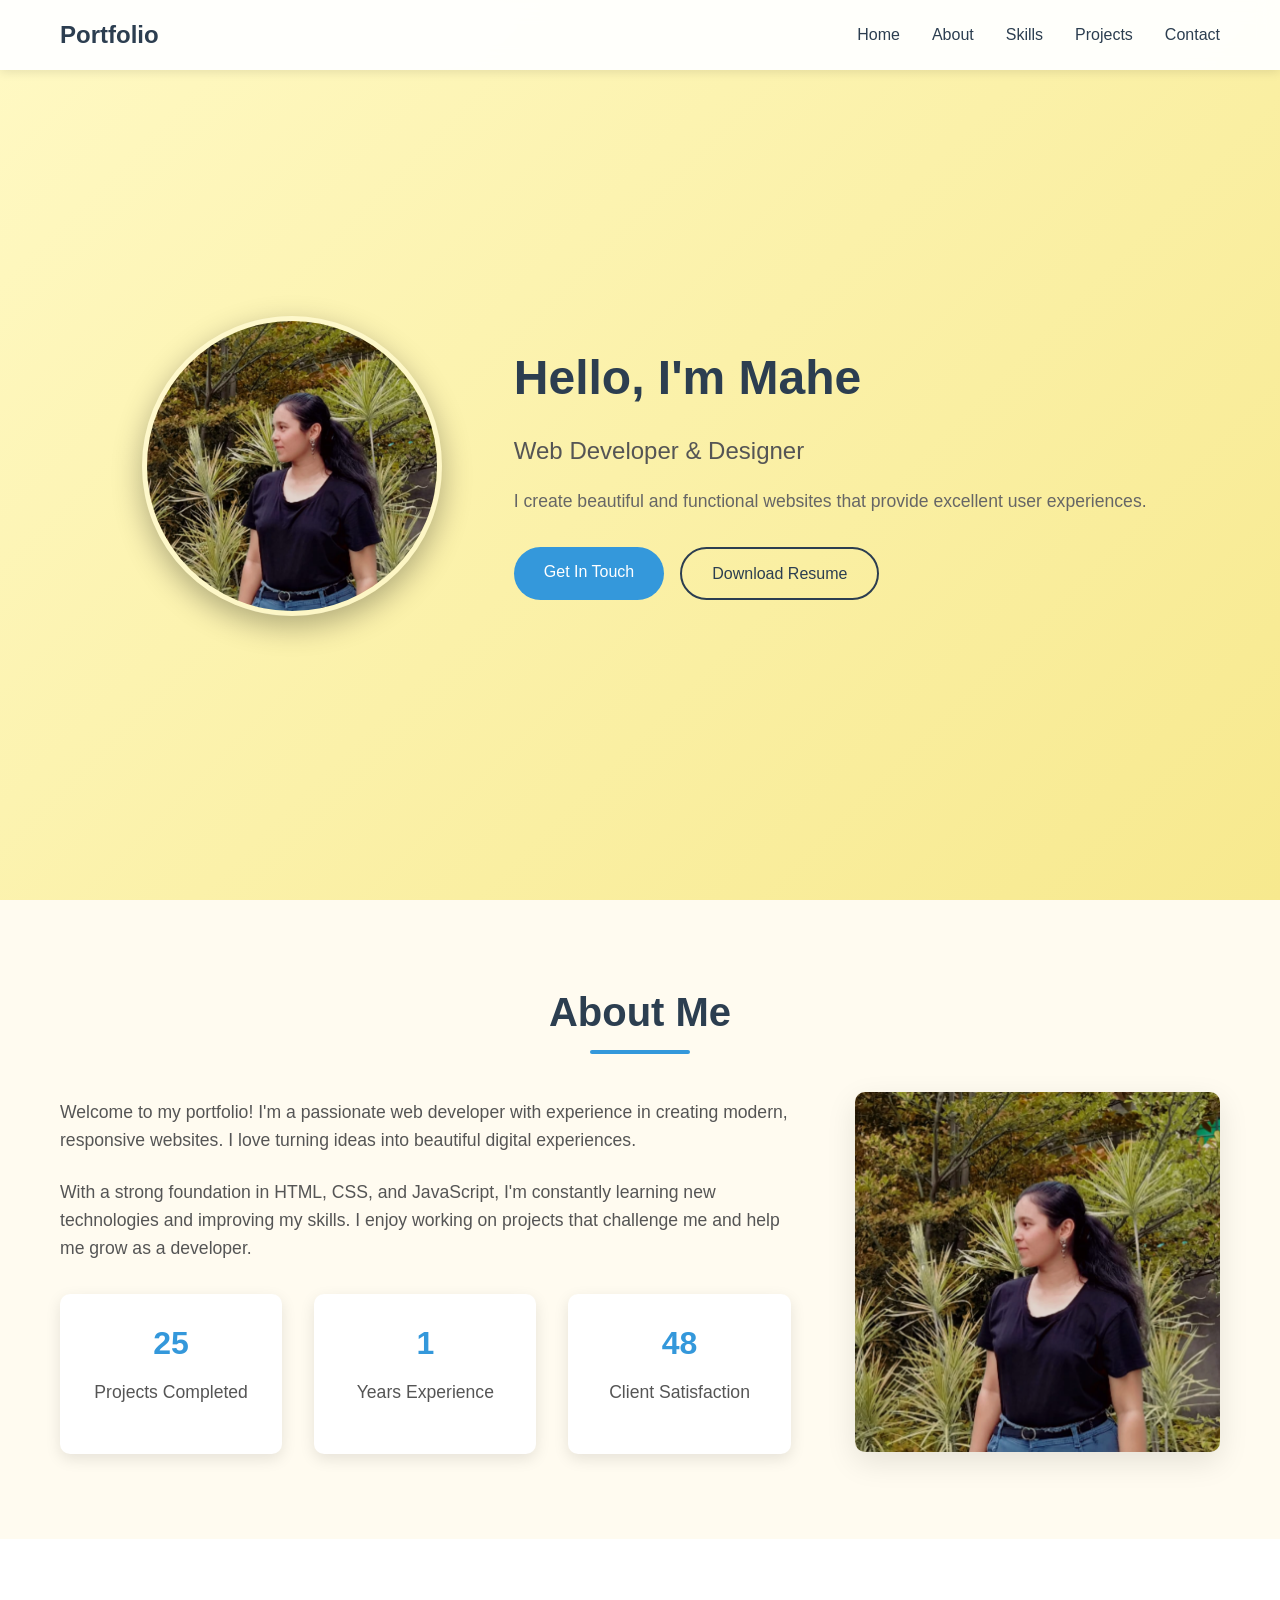
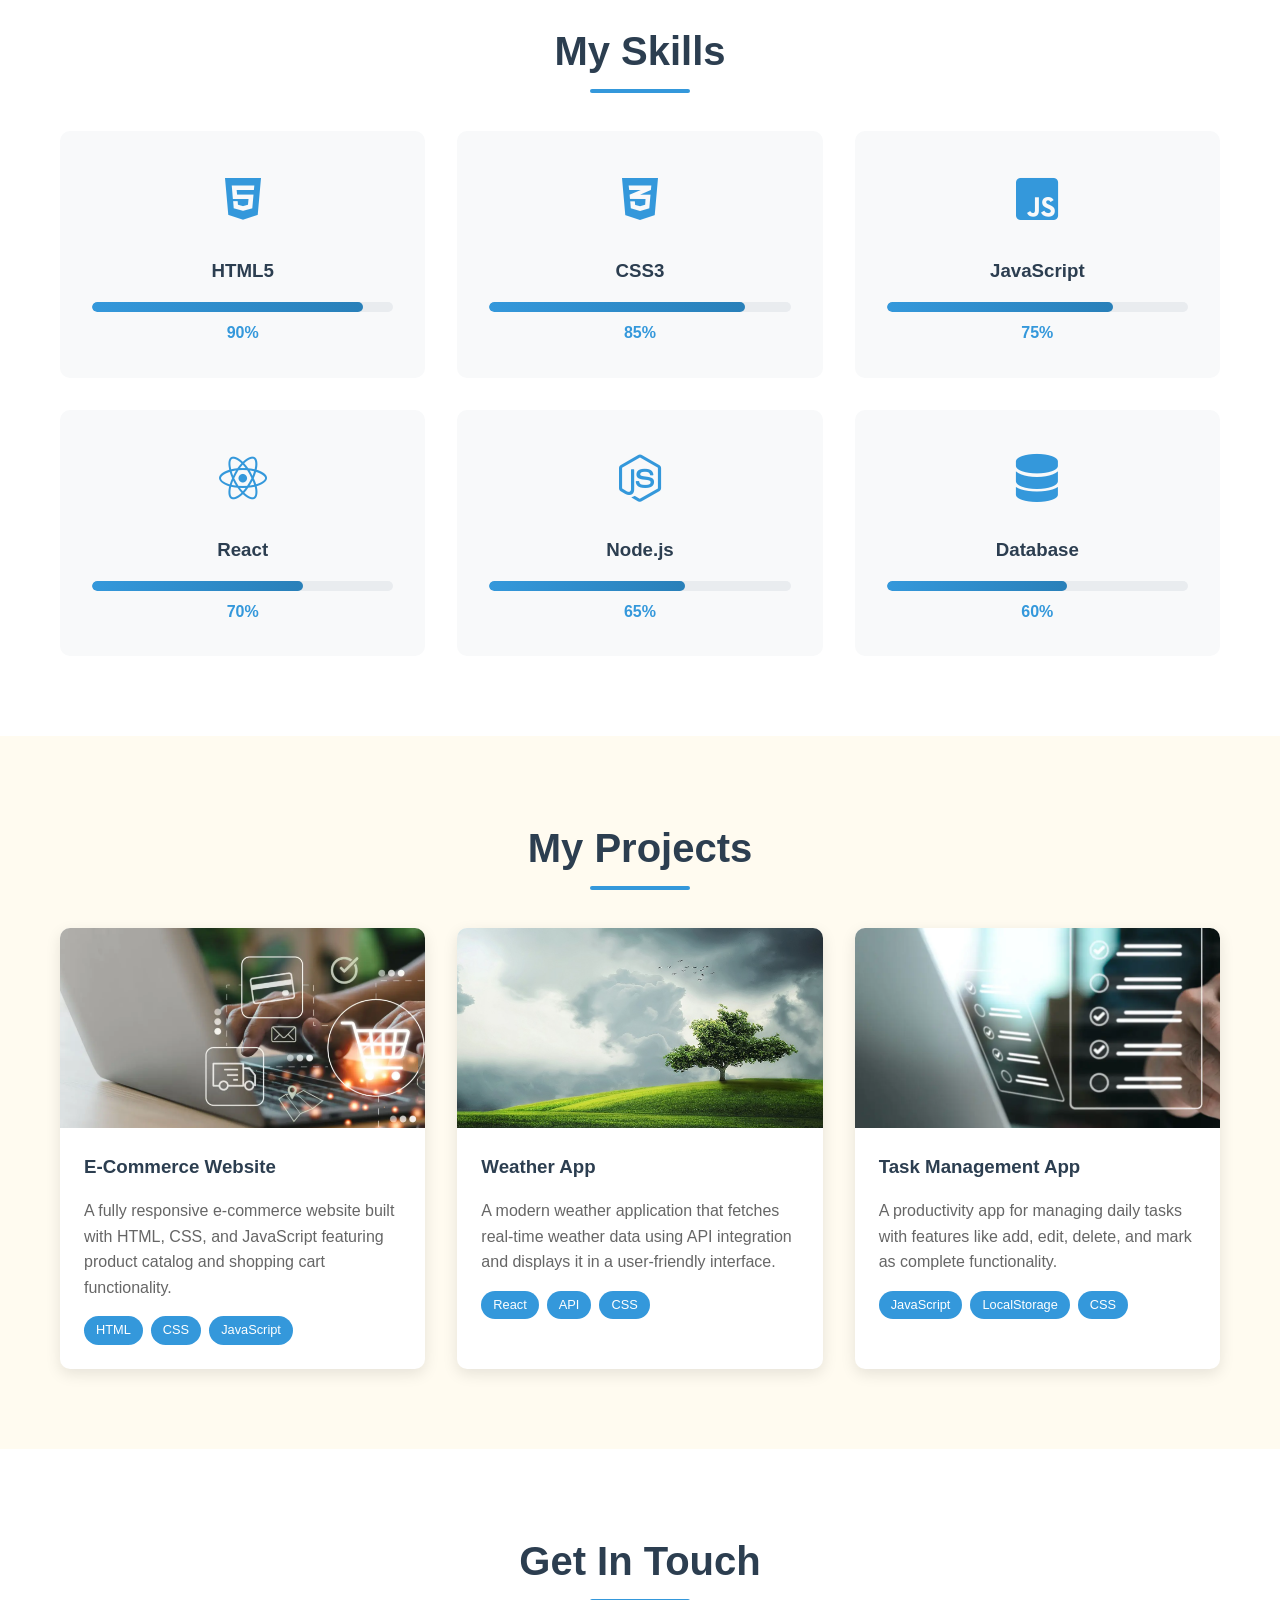
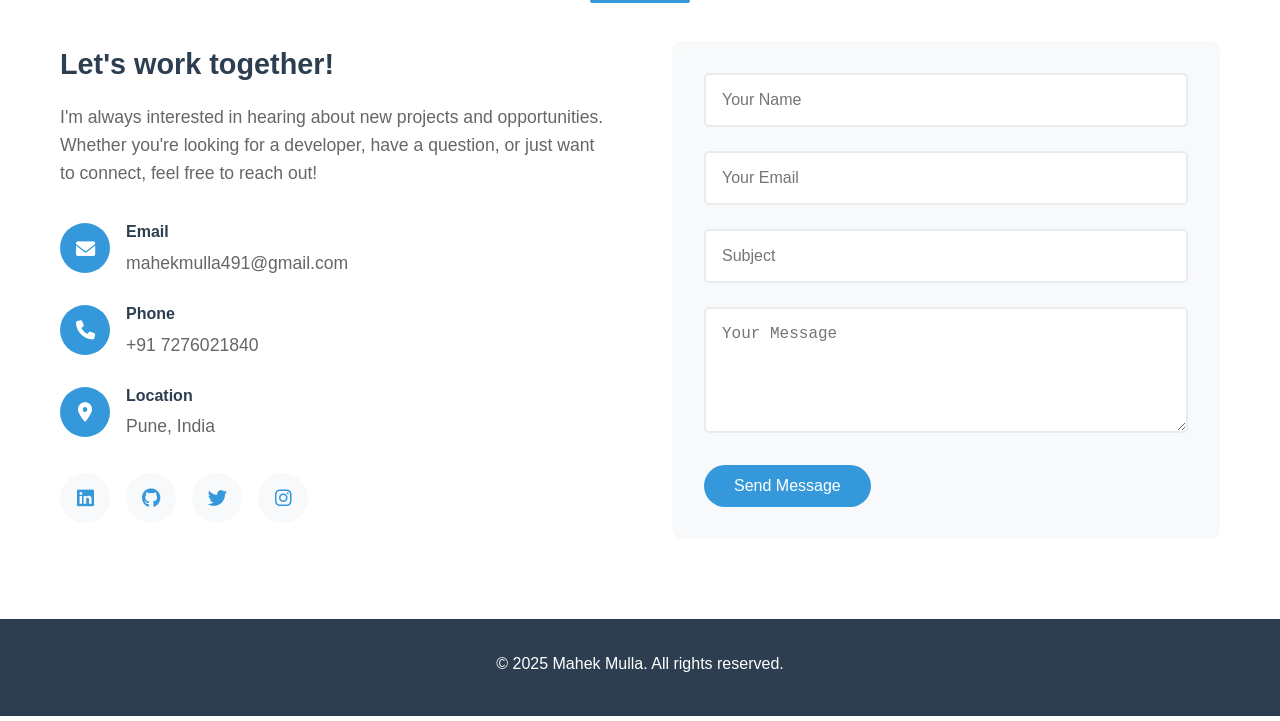
==== Porfolio 1/index.html @ 68577715 "Add files via upload" ====
<!DOCTYPE html>
<html lang="en">
  <head>
    <meta charset="UTF-8" />
    <meta name="viewport" content="width=device-width, initial-scale=1.0" />
    <title>Your Name - Portfolio</title>
    <link rel="stylesheet" href="styles.css" />
    <link
      href="https://cdnjs.cloudflare.com/ajax/libs/font-awesome/6.0.0/css/all.min.css"
      rel="stylesheet"
    />
  </head>
  <body>
    <!-- Navigation -->
    <nav class="navbar">
      <div class="nav-container">
        <div class="nav-logo">
          <a href="#home">Portfolio</a>
        </div>
        <ul class="nav-menu">
          <li class="nav-item">
            <a href="#home" class="nav-link">Home</a>
          </li>
          <li class="nav-item">
            <a href="#about" class="nav-link">About</a>
          </li>
          <li class="nav-item">
            <a href="#skills" class="nav-link">Skills</a>
          </li>
          <li class="nav-item">
            <a href="#projects" class="nav-link">Projects</a>
          </li>
          <li class="nav-item">
            <a href="#contact" class="nav-link">Contact</a>
          </li>
        </ul>
        <div class="hamburger">
          <span class="bar"></span>
          <span class="bar"></span>
          <span class="bar"></span>
        </div>
      </div>
    </nav>

    <!-- Hero Section -->
    <section id="home" class="hero">
      <div class="hero-content">
        <div class="hero-image">
          <img
            src="images/Image.png"
            alt="Your Profile Picture"
            id="profile-pic"
          />
        </div>
        <div class="hero-text">
          <h1>Hello, I'm <span class="highlight">Mahek Mulla</span></h1>
          <h2>Web Developer & Designer</h2>
          <p>
            I create beautiful and functional websites that provide excellent
            user experiences.
          </p>
          <div class="hero-buttons">
            <a href="#contact" class="btn btn-primary">Get In Touch</a>
            <a
              href="Mahek Mulla Resume (3).pdf"
              class="btn btn-secondary"
              download
              >Download Resume</a
            >
          </div>
        </div>
      </div>
    </section>

    <!-- About Section -->
    <section id="about" class="about">
      <div class="container">
        <h2 class="section-title">About Me</h2>
        <div class="about-content">
          <div class="about-text">
            <p>
              Welcome to my portfolio! I'm a passionate web developer with
              experience in creating modern, responsive websites. I love turning
              ideas into beautiful digital experiences.
            </p>
            <p>
              With a strong foundation in HTML, CSS, and JavaScript, I'm
              constantly learning new technologies and improving my skills. I
              enjoy working on projects that challenge me and help me grow as a
              developer.
            </p>
            <div class="about-stats">
              <div class="stat">
                <h3>50+</h3>
                <p>Projects Completed</p>
              </div>
              <div class="stat">
                <h3>2+</h3>
                <p>Years Experience</p>
              </div>
              <div class="stat">
                <h3>100%</h3>
                <p>Client Satisfaction</p>
              </div>
            </div>
          </div>
          <div class="about-image">
            <img src="images/Image.png" alt="About Me" />
          </div>
        </div>
      </div>
    </section>

    <!-- Skills Section -->
    <section id="skills" class="skills">
      <div class="container">
        <h2 class="section-title">My Skills</h2>
        <div class="skills-grid">
          <div class="skill-card">
            <div class="skill-icon">
              <i class="fab fa-html5"></i>
            </div>
            <h3>HTML5</h3>
            <div class="skill-bar">
              <div class="skill-progress" data-skill="90"></div>
            </div>
            <span class="skill-percentage">90%</span>
          </div>
          <div class="skill-card">
            <div class="skill-icon">
              <i class="fab fa-css3-alt"></i>
            </div>
            <h3>CSS3</h3>
            <div class="skill-bar">
              <div class="skill-progress" data-skill="85"></div>
            </div>
            <span class="skill-percentage">85%</span>
          </div>
          <div class="skill-card">
            <div class="skill-icon">
              <i class="fab fa-js-square"></i>
            </div>
            <h3>JavaScript</h3>
            <div class="skill-bar">
              <div class="skill-progress" data-skill="75"></div>
            </div>
            <span class="skill-percentage">75%</span>
          </div>
          <div class="skill-card">
            <div class="skill-icon">
              <i class="fab fa-react"></i>
            </div>
            <h3>React</h3>
            <div class="skill-bar">
              <div class="skill-progress" data-skill="70"></div>
            </div>
            <span class="skill-percentage">70%</span>
          </div>
          <div class="skill-card">
            <div class="skill-icon">
              <i class="fab fa-node-js"></i>
            </div>
            <h3>Node.js</h3>
            <div class="skill-bar">
              <div class="skill-progress" data-skill="65"></div>
            </div>
            <span class="skill-percentage">65%</span>
          </div>
          <div class="skill-card">
            <div class="skill-icon">
              <i class="fas fa-database"></i>
            </div>
            <h3>Database</h3>
            <div class="skill-bar">
              <div class="skill-progress" data-skill="60"></div>
            </div>
            <span class="skill-percentage">60%</span>
          </div>
        </div>
      </div>
    </section>

    <!-- Projects Section -->
    <section id="projects" class="projects">
      <div class="container">
        <h2 class="section-title">My Projects</h2>
        <div class="projects-grid">
          <div class="project-card">
            <div class="project-image">
              <img src="images/E commerce.png" alt="E-Commerce Website" />
              <div class="project-overlay">
                <div class="project-links">
                  <a href="#" class="project-link"
                    ><i class="fas fa-eye"></i
                  ></a>
                  <a href="#" class="project-link"
                    ><i class="fab fa-github"></i
                  ></a>
                </div>
              </div>
            </div>
            <div class="project-content">
              <h3>E-Commerce Website</h3>
              <p>
                A fully responsive e-commerce website built with HTML, CSS, and
                JavaScript featuring product catalog and shopping cart
                functionality.
              </p>
              <div class="project-tech">
                <span class="tech-tag">HTML</span>
                <span class="tech-tag">CSS</span>
                <span class="tech-tag">JavaScript</span>
              </div>
            </div>
          </div>
          <div class="project-card">
            <div class="project-image">
              <img src="images/Weather app.png" alt="Weather App" />
              <div class="project-overlay">
                <div class="project-links">
                  <a href="#" class="project-link"
                    ><i class="fas fa-eye"></i
                  ></a>
                  <a href="#" class="project-link"
                    ><i class="fab fa-github"></i
                  ></a>
                </div>
              </div>
            </div>
            <div class="project-content">
              <h3>Weather App</h3>
              <p>
                A modern weather application that fetches real-time weather data
                using API integration and displays it in a user-friendly
                interface.
              </p>
              <div class="project-tech">
                <span class="tech-tag">React</span>
                <span class="tech-tag">API</span>
                <span class="tech-tag">CSS</span>
              </div>
            </div>
          </div>
          <div class="project-card">
            <div class="project-image">
              <img src="images/Task management.png" alt="Task Management App" />
              <div class="project-overlay">
                <div class="project-links">
                  <a href="#" class="project-link"
                    ><i class="fas fa-eye"></i
                  ></a>
                  <a href="#" class="project-link"
                    ><i class="fab fa-github"></i
                  ></a>
                </div>
              </div>
            </div>
            <div class="project-content">
              <h3>Task Management App</h3>
              <p>
                A productivity app for managing daily tasks with features like
                add, edit, delete, and mark as complete functionality.
              </p>
              <div class="project-tech">
                <span class="tech-tag">JavaScript</span>
                <span class="tech-tag">LocalStorage</span>
                <span class="tech-tag">CSS</span>
              </div>
            </div>
          </div>
        </div>
      </div>
    </section>

    <!-- Contact Section -->
    <section id="contact" class="contact">
      <div class="container">
        <h2 class="section-title">Get In Touch</h2>
        <div class="contact-content">
          <div class="contact-info">
            <h3>Let's work together!</h3>
            <p>
              I'm always interested in hearing about new projects and
              opportunities. Whether you're looking for a developer, have a
              question, or just want to connect, feel free to reach out!
            </p>
            <div class="contact-details">
              <div class="contact-item">
                <div class="contact-icon">
                  <i class="fas fa-envelope"></i>
                </div>
                <div class="contact-text">
                  <h4>Email</h4>
                  <p>mahekmulla491@gmail.com</p>
                </div>
              </div>
              <div class="contact-item">
                <div class="contact-icon">
                  <i class="fas fa-phone"></i>
                </div>
                <div class="contact-text">
                  <h4>Phone</h4>
                  <p>+91 7276021840</p>
                </div>
              </div>
              <div class="contact-item">
                <div class="contact-icon">
                  <i class="fas fa-map-marker-alt"></i>
                </div>
                <div class="contact-text">
                  <h4>Location</h4>
                  <p>Pune, India</p>
                </div>
              </div>
            </div>
            <div class="social-links">
              <a href="#" class="social-link"
                ><i class="fab fa-linkedin"></i
              ></a>
              <a href="#" class="social-link"><i class="fab fa-github"></i></a>
              <a href="#" class="social-link"><i class="fab fa-twitter"></i></a>
              <a href="#" class="social-link"
                ><i class="fab fa-instagram"></i
              ></a>
            </div>
          </div>
          <div class="contact-form">
            <form>
              <div class="form-group">
                <input
                  type="text"
                  id="name"
                  name="name"
                  placeholder="Your Name"
                  required
                />
              </div>
              <div class="form-group">
                <input
                  type="email"
                  id="email"
                  name="email"
                  placeholder="Your Email"
                  required
                />
              </div>
              <div class="form-group">
                <input
                  type="text"
                  id="subject"
                  name="subject"
                  placeholder="Subject"
                  required
                />
              </div>
              <div class="form-group">
                <textarea
                  id="message"
                  name="message"
                  placeholder="Your Message"
                  rows="5"
                  required
                ></textarea>
              </div>
              <button type="submit" class="btn btn-primary">
                Send Message
              </button>
            </form>
          </div>
        </div>
      </div>
    </section>

    <!-- Footer -->
    <footer class="footer">
      <div class="container">
        <div class="footer-content">
          <p>&copy; 2025 Mahek Mulla. All rights reserved.</p>
        </div>
      </div>
    </footer>

    <script src="script.js"></script>
  </body>
</html>
---- Porfolio 1/styles.css ----
/* Reset and Base Styles */
* {
  margin: 0;
  padding: 0;
  box-sizing: border-box;
}

html {
  scroll-behavior: smooth;
}

body {
  font-family: "Arial", sans-serif;
  line-height: 1.6;
  color: #333;
  overflow-x: hidden;
}

.container {
  max-width: 1200px;
  margin: 0 auto;
  padding: 0 20px;
}

/* Navigation */
.navbar {
  background: rgba(255, 255, 255, 0.95);
  backdrop-filter: blur(10px);
  padding: 1rem 0;
  position: fixed;
  top: 0;
  width: 100%;
  z-index: 1000;
  box-shadow: 0 2px 10px rgba(0, 0, 0, 0.1);
}

.nav-container {
  max-width: 1200px;
  margin: 0 auto;
  padding: 0 20px;
  display: flex;
  justify-content: space-between;
  align-items: center;
}

.nav-logo a {
  font-size: 1.5rem;
  font-weight: bold;
  color: #2c3e50;
  text-decoration: none;
}

.nav-menu {
  display: flex;
  list-style: none;
  gap: 2rem;
}

.nav-link {
  color: #2c3e50;
  text-decoration: none;
  font-weight: 500;
  transition: color 0.3s ease;
}

.nav-link:hover {
  color: #3498db;
}

.hamburger {
  display: none;
  flex-direction: column;
  cursor: pointer;
}

.bar {
  width: 25px;
  height: 3px;
  background: #2c3e50;
  margin: 3px 0;
  transition: 0.3s;
}

/* Hero Section */
.hero {
  background: linear-gradient(135deg, #fff9c4 0%, #f7e98e 100%);
  color: #2c3e50;
  padding: 120px 0 80px;
  min-height: 100vh;
  display: flex;
  align-items: center;
}
.hero-content {
  max-width: 1200px;
  margin: 0 auto;
  padding: 0 20px;
  display: grid;
  grid-template-columns: 1fr 2fr;
  gap: 4rem;
  align-items: center;
}

.hero-image {
  text-align: center;
}

#profile-pic {
  width: 300px;
  height: 300px;
  border-radius: 50%;
  object-fit: cover;
  border: 5px solid rgba(255, 255, 255, 0.3);
  box-shadow: 0 10px 30px rgba(0, 0, 0, 0.3);
  transition: transform 0.3s ease;
}

#profile-pic:hover {
  transform: scale(1.05);
}

.hero-text h1 {
  font-size: 3rem;
  margin-bottom: 1rem;
}

.highlight {
  color: #f39c12;
}

.hero-text h2 {
  font-size: 1.5rem;
  color: #555;
  margin-bottom: 1rem;
  font-weight: 300;
}

.hero-text p {
  font-size: 1.1rem;
  margin-bottom: 2rem;
  color: #666;
}
.hero-buttons {
  display: flex;
  gap: 1rem;
}

.btn {
  padding: 12px 30px;
  text-decoration: none;
  border-radius: 50px;
  font-weight: 500;
  transition: all 0.3s ease;
  display: inline-block;
  border: none;
  cursor: pointer;
  font-size: 1rem;
}

.btn-primary {
  background: #3498db;
  color: white;
}

.btn-primary:hover {
  background: #2980b9;
  transform: translateY(-2px);
}

.btn-secondary {
  background: transparent;
  color: #2c3e50;
  border: 2px solid #2c3e50;
}

.btn-secondary:hover {
  background: #2c3e50;
  color: white;
  transform: translateY(-2px);
} /* Section Titles */
.section-title {
  font-size: 2.5rem;
  text-align: center;
  margin-bottom: 3rem;
  color: #2c3e50;
  position: relative;
}

.section-title::after {
  content: "";
  width: 100px;
  height: 4px;
  background: #3498db;
  position: absolute;
  bottom: -10px;
  left: 50%;
  transform: translateX(-50%);
  border-radius: 2px;
}

/* About Section */
.about {
  padding: 80px 0;
  background: #fffbf0;
}
.about-content {
  display: grid;
  grid-template-columns: 2fr 1fr;
  gap: 4rem;
  align-items: center;
}

.about-text p {
  font-size: 1.1rem;
  margin-bottom: 1.5rem;
  color: #555;
}

.about-stats {
  display: grid;
  grid-template-columns: repeat(3, 1fr);
  gap: 2rem;
  margin-top: 2rem;
}

.stat {
  text-align: center;
  padding: 1.5rem;
  background: white;
  border-radius: 10px;
  box-shadow: 0 5px 15px rgba(0, 0, 0, 0.1);
}

.stat h3 {
  font-size: 2rem;
  color: #3498db;
  margin-bottom: 0.5rem;
}

.about-image img {
  width: 100%;
  border-radius: 10px;
  box-shadow: 0 10px 30px rgba(0, 0, 0, 0.1);
}

/* Skills Section */
.skills {
  padding: 80px 0;
  background: white;
}

.skills-grid {
  display: grid;
  grid-template-columns: repeat(auto-fit, minmax(300px, 1fr));
  gap: 2rem;
}

.skill-card {
  background: #f8f9fa;
  padding: 2rem;
  border-radius: 10px;
  text-align: center;
  transition: transform 0.3s ease;
}

.skill-card:hover {
  transform: translateY(-5px);
  box-shadow: 0 10px 30px rgba(0, 0, 0, 0.1);
}

.skill-icon {
  font-size: 3rem;
  color: #3498db;
  margin-bottom: 1rem;
}

.skill-card h3 {
  margin-bottom: 1rem;
  color: #2c3e50;
}

.skill-bar {
  background: #e9ecef;
  height: 10px;
  border-radius: 5px;
  overflow: hidden;
  margin-bottom: 0.5rem;
}

.skill-progress {
  height: 100%;
  background: linear-gradient(90deg, #3498db, #2980b9);
  border-radius: 5px;
  transition: width 2s ease-in-out;
}

.skill-percentage {
  font-weight: bold;
  color: #3498db;
}

/* Projects Section */
.projects {
  padding: 80px 0;
  background: #fffbf0;
}
.projects-grid {
  display: grid;
  grid-template-columns: repeat(auto-fit, minmax(350px, 1fr));
  gap: 2rem;
}

.project-card {
  background: white;
  border-radius: 10px;
  overflow: hidden;
  box-shadow: 0 5px 15px rgba(0, 0, 0, 0.1);
  transition: transform 0.3s ease;
}

.project-card:hover {
  transform: translateY(-5px);
}

.project-image {
  position: relative;
  overflow: hidden;
  height: 200px;
}

.project-image img {
  width: 100%;
  height: 100%;
  object-fit: cover;
  transition: transform 0.3s ease;
}

.project-overlay {
  position: absolute;
  top: 0;
  left: 0;
  right: 0;
  bottom: 0;
  background: rgba(52, 152, 219, 0.9);
  display: flex;
  align-items: center;
  justify-content: center;
  opacity: 0;
  transition: opacity 0.3s ease;
}

.project-card:hover .project-overlay {
  opacity: 1;
}

.project-card:hover .project-image img {
  transform: scale(1.1);
}

.project-links {
  display: flex;
  gap: 1rem;
}

.project-link {
  width: 50px;
  height: 50px;
  background: white;
  border-radius: 50%;
  display: flex;
  align-items: center;
  justify-content: center;
  color: #3498db;
  text-decoration: none;
  transition: transform 0.3s ease;
}

.project-link:hover {
  transform: scale(1.1);
}

.project-content {
  padding: 1.5rem;
}

.project-content h3 {
  margin-bottom: 1rem;
  color: #2c3e50;
}

.project-content p {
  color: #666;
  margin-bottom: 1rem;
}

.project-tech {
  display: flex;
  gap: 0.5rem;
  flex-wrap: wrap;
}

.tech-tag {
  background: #3498db;
  color: white;
  padding: 0.25rem 0.75rem;
  border-radius: 15px;
  font-size: 0.8rem;
}

/* Contact Section */
.contact {
  padding: 80px 0;
  background: white;
}

.contact-content {
  display: grid;
  grid-template-columns: 1fr 1fr;
  gap: 4rem;
}

.contact-info h3 {
  font-size: 1.8rem;
  margin-bottom: 1rem;
  color: #2c3e50;
}

.contact-info p {
  color: #666;
  margin-bottom: 2rem;
  font-size: 1.1rem;
}

.contact-details {
  margin-bottom: 2rem;
}

.contact-item {
  display: flex;
  align-items: center;
  margin-bottom: 1.5rem;
}

.contact-icon {
  width: 50px;
  height: 50px;
  background: #3498db;
  border-radius: 50%;
  display: flex;
  align-items: center;
  justify-content: center;
  color: white;
  margin-right: 1rem;
  font-size: 1.2rem;
}

.contact-text h4 {
  margin-bottom: 0.25rem;
  color: #2c3e50;
}

.contact-text p {
  color: #666;
  margin: 0;
}

.social-links {
  display: flex;
  gap: 1rem;
}

.social-link {
  width: 50px;
  height: 50px;
  background: #f8f9fa;
  border-radius: 50%;
  display: flex;
  align-items: center;
  justify-content: center;
  color: #3498db;
  text-decoration: none;
  transition: all 0.3s ease;
  font-size: 1.2rem;
}

.social-link:hover {
  background: #3498db;
  color: white;
  transform: translateY(-2px);
}

.contact-form {
  background: #f8f9fa;
  padding: 2rem;
  border-radius: 10px;
}

.form-group {
  margin-bottom: 1.5rem;
}

.form-group input,
.form-group textarea {
  width: 100%;
  padding: 1rem;
  border: 2px solid #e9ecef;
  border-radius: 5px;
  font-size: 1rem;
  transition: border-color 0.3s ease;
}

.form-group input:focus,
.form-group textarea:focus {
  outline: none;
  border-color: #3498db;
}

.form-group textarea {
  resize: vertical;
}

/* Footer */
.footer {
  background: #2c3e50;
  color: white;
  padding: 2rem 0;
  text-align: center;
}

.footer-content p {
  margin-bottom: 0.5rem;
}

.footer i {
  color: #e74c3c;
}

/* Responsive Design */
@media (max-width: 768px) {
  .hamburger {
    display: flex;
  }

  .nav-menu {
    position: fixed;
    left: -100%;
    top: 70px;
    flex-direction: column;
    background-color: rgba(255, 255, 255, 0.95);
    width: 100%;
    text-align: center;
    transition: 0.3s;
    box-shadow: 0 10px 27px rgba(0, 0, 0, 0.05);
    backdrop-filter: blur(10px);
    padding: 2rem 0;
  }

  .nav-menu.active {
    left: 0;
  }

  .hero-content {
    grid-template-columns: 1fr;
    text-align: center;
  }

  .hero-text h1 {
    font-size: 2rem;
  }

  .about-content {
    grid-template-columns: 1fr;
  }

  .about-stats {
    grid-template-columns: 1fr;
  }

  .contact-content {
    grid-template-columns: 1fr;
  }

  .hero-buttons {
    flex-direction: column;
    align-items: center;
  }

  .btn {
    width: 200px;
  }

  #profile-pic {
    width: 250px;
    height: 250px;
  }
}

@media (max-width: 480px) {
  .hero {
    padding: 100px 0 60px;
  }

  .section-title {
    font-size: 2rem;
  }

  .hero-text h1 {
    font-size: 1.8rem;
  }

  .projects-grid {
    grid-template-columns: 1fr;
  }

  .skills-grid {
    grid-template-columns: 1fr;
  }

  #profile-pic {
    width: 200px;
    height: 200px;
  }
}

/* Animation for skill bars */
@keyframes fillSkill {
  from {
    width: 0%;
  }
  to {
    width: var(--skill-width);
  }
}

/* Scroll animations */
.fade-in {
  opacity: 0;
  transform: translateY(30px);
  transition: all 0.6s ease;
}

.fade-in.active {
  opacity: 1;
  transform: translateY(0);
}
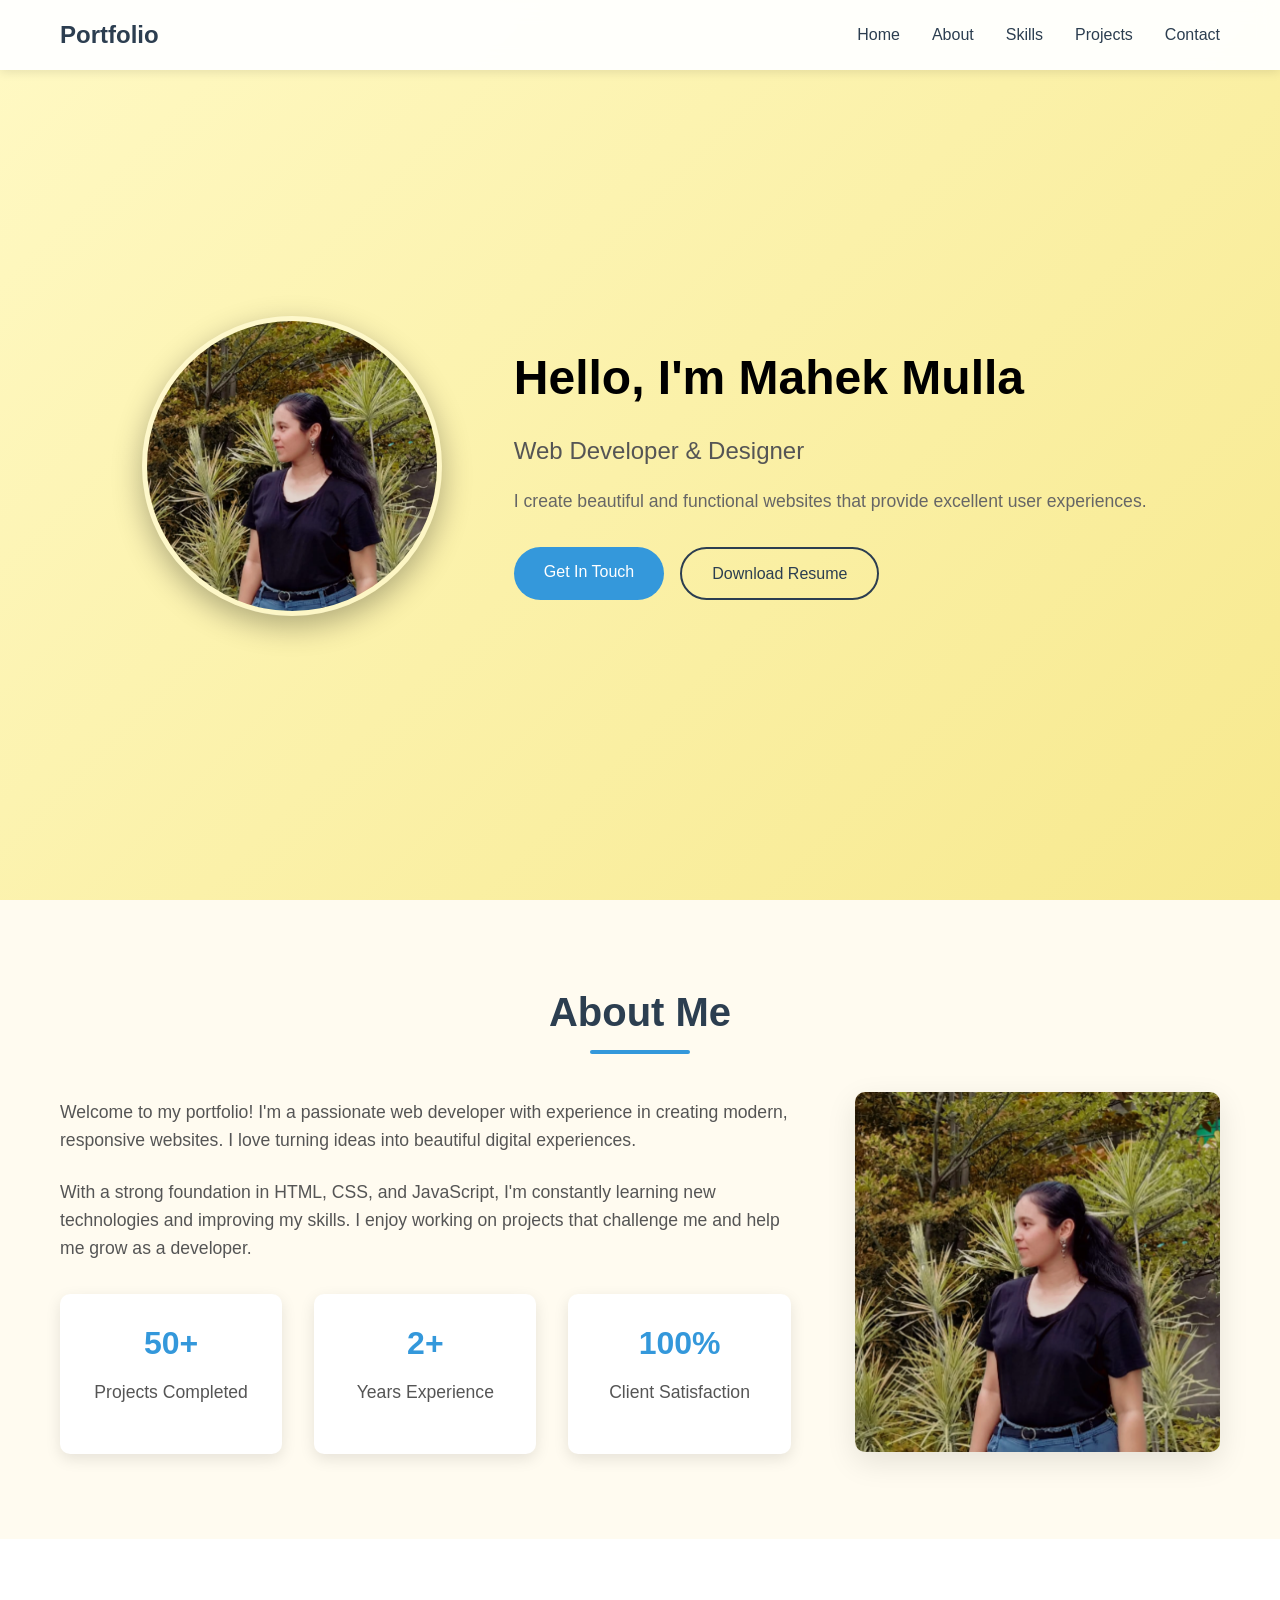
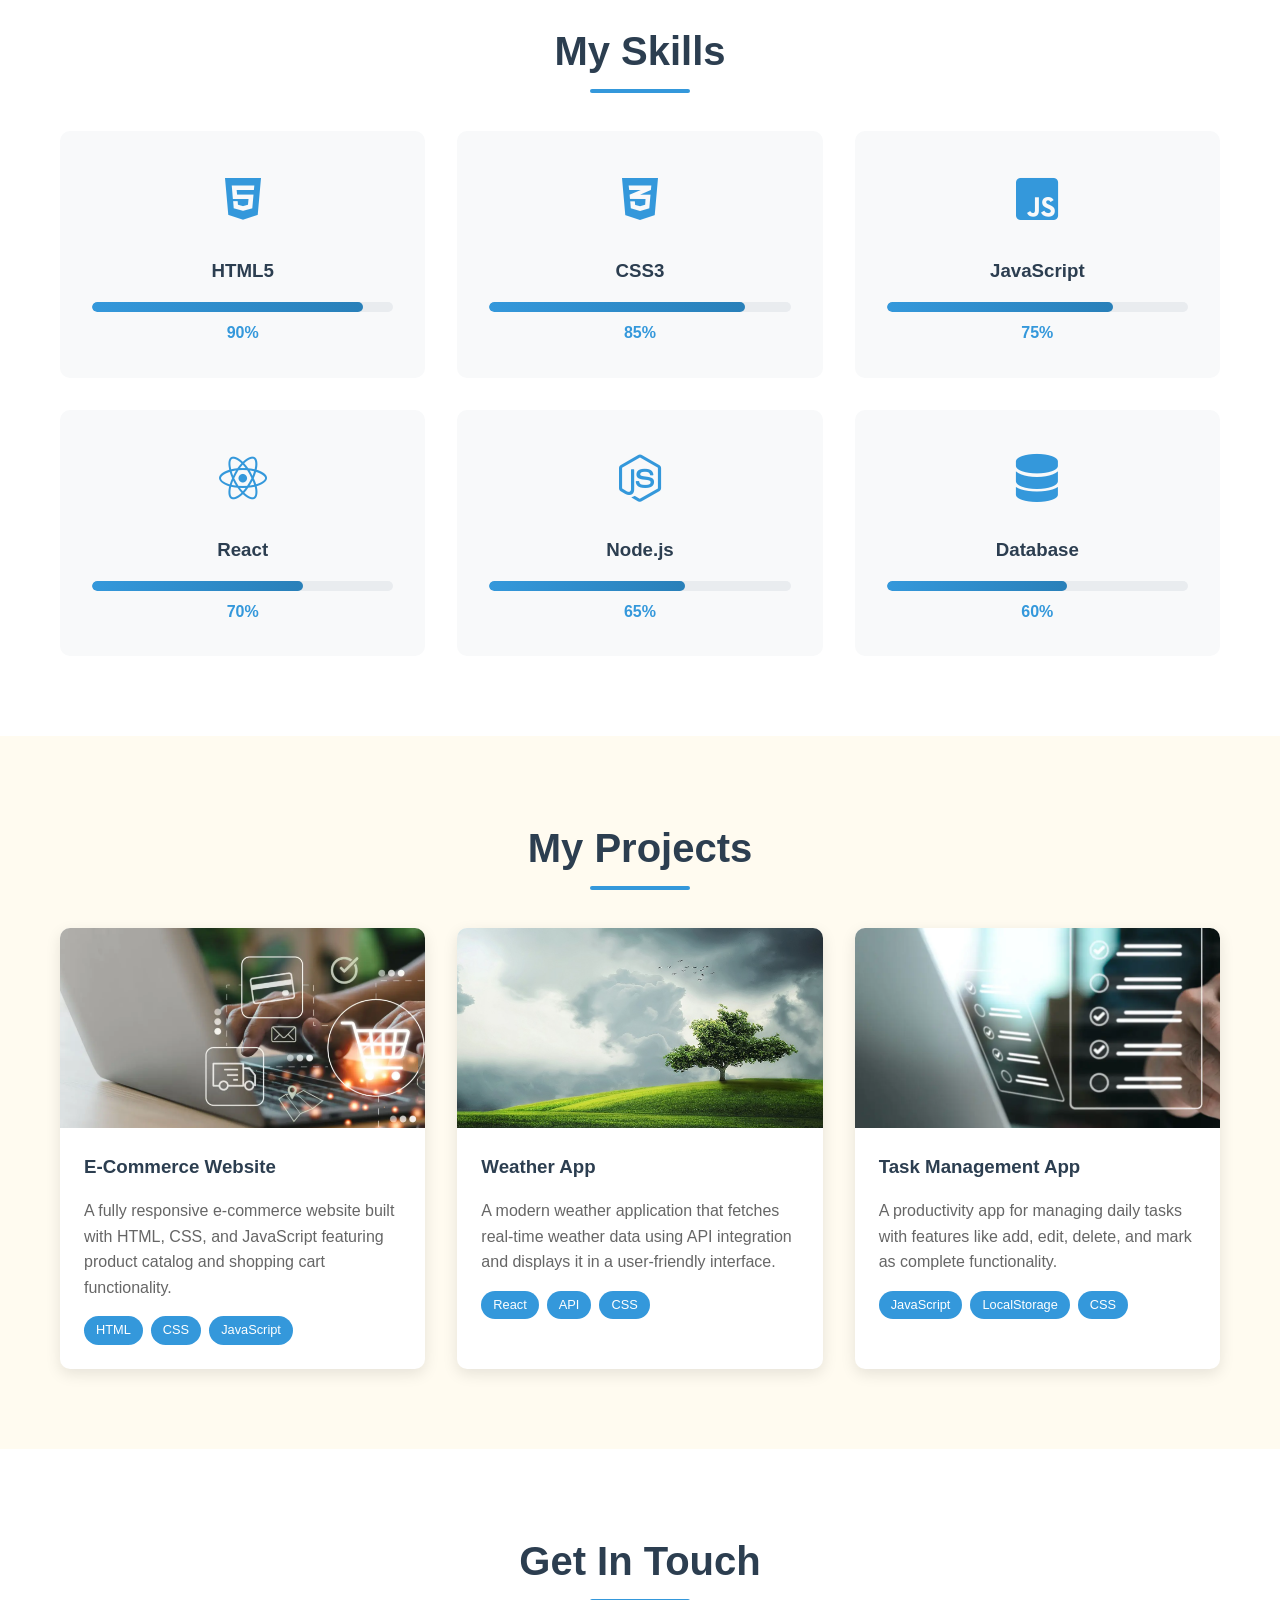
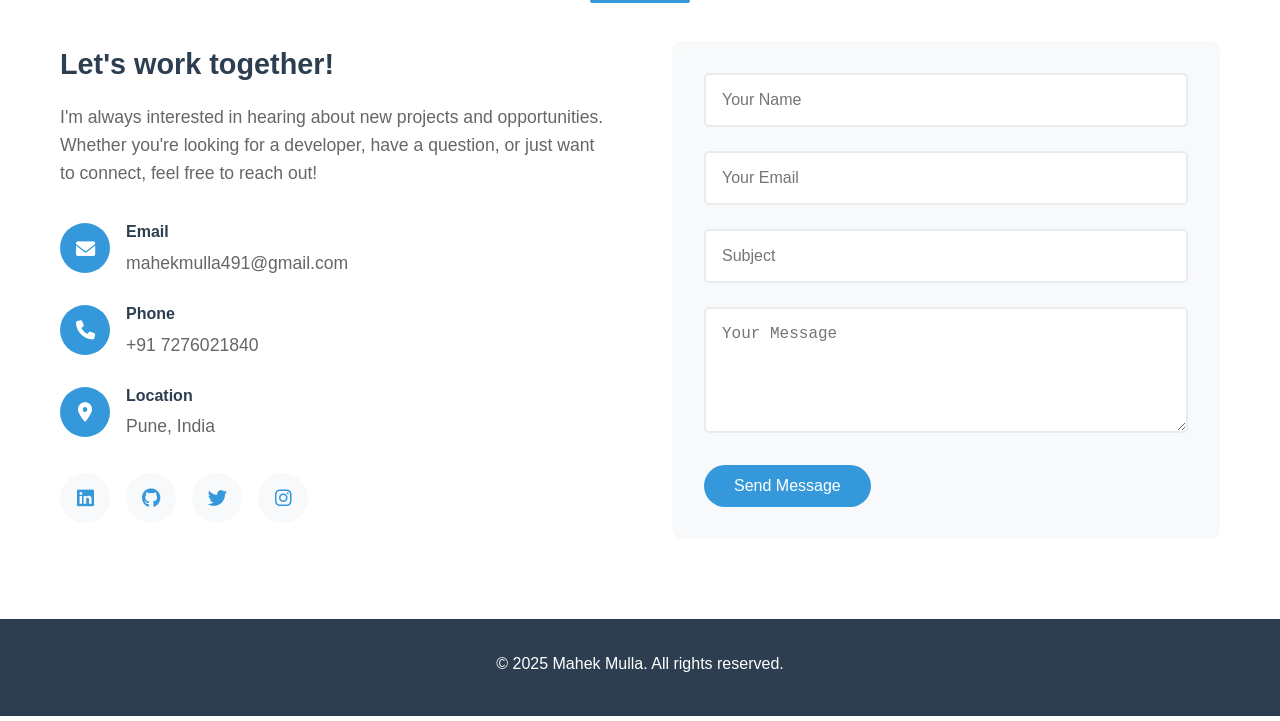
==== commit 7e78baee: "Add files via upload" ====
--- a/Porfolio 1/index.html
+++ b/Porfolio 1/index.html
@@ -34,11 +34,6 @@
             <a href="#contact" class="nav-link">Contact</a>
           </li>
         </ul>
-        <div class="hamburger">
-          <span class="bar"></span>
-          <span class="bar"></span>
-          <span class="bar"></span>
-        </div>
       </div>
     </nav>
 
@@ -379,7 +374,5 @@
         </div>
       </div>
     </footer>
-
-    <script src="script.js"></script>
   </body>
 </html>
--- a/Porfolio 1/styles.css
+++ b/Porfolio 1/styles.css
@@ -65,23 +65,7 @@
 
 .nav-link:hover {
   color: #3498db;
-}
-
-.hamburger {
-  display: none;
-  flex-direction: column;
-  cursor: pointer;
-}
-
-.bar {
-  width: 25px;
-  height: 3px;
-  background: #2c3e50;
-  margin: 3px 0;
-  transition: 0.3s;
-}
-
-/* Hero Section */
+} /* Hero Section */
 .hero {
   background: linear-gradient(135deg, #fff9c4 0%, #f7e98e 100%);
   color: #2c3e50;
@@ -121,10 +105,11 @@
 .hero-text h1 {
   font-size: 3rem;
   margin-bottom: 1rem;
+  color: #000000;
 }
 
 .highlight {
-  color: #f39c12;
+  color: #000000;
 }
 
 .hero-text h2 {
@@ -290,9 +275,28 @@
   height: 100%;
   background: linear-gradient(90deg, #3498db, #2980b9);
   border-radius: 5px;
-  transition: width 2s ease-in-out;
-}
-
+  transition: width 2s ease;
+}
+
+/* CSS-only skill bar animations */
+.skill-progress[data-skill="90"] {
+  width: 90%;
+}
+.skill-progress[data-skill="85"] {
+  width: 85%;
+}
+.skill-progress[data-skill="75"] {
+  width: 75%;
+}
+.skill-progress[data-skill="70"] {
+  width: 70%;
+}
+.skill-progress[data-skill="65"] {
+  width: 65%;
+}
+.skill-progress[data-skill="60"] {
+  width: 60%;
+}
 .skill-percentage {
   font-weight: bold;
   color: #3498db;
@@ -536,28 +540,19 @@
 
 /* Responsive Design */
 @media (max-width: 768px) {
-  .hamburger {
-    display: flex;
-  }
-
   .nav-menu {
-    position: fixed;
-    left: -100%;
-    top: 70px;
     flex-direction: column;
-    background-color: rgba(255, 255, 255, 0.95);
-    width: 100%;
-    text-align: center;
-    transition: 0.3s;
-    box-shadow: 0 10px 27px rgba(0, 0, 0, 0.05);
-    backdrop-filter: blur(10px);
-    padding: 2rem 0;
-  }
-
-  .nav-menu.active {
-    left: 0;
-  }
-
+    gap: 1rem;
+    background: rgba(255, 255, 255, 0.95);
+    padding: 1rem;
+    border-radius: 10px;
+    margin-top: 1rem;
+  }
+
+  .nav-container {
+    flex-direction: column;
+    align-items: flex-start;
+  }
   .hero-content {
     grid-template-columns: 1fr;
     text-align: center;
@@ -621,24 +616,29 @@
   }
 }
 
-/* Animation for skill bars */
-@keyframes fillSkill {
+/* Pure CSS animations */
+@keyframes fadeInUp {
   from {
-    width: 0%;
+    opacity: 0;
+    transform: translateY(30px);
   }
   to {
-    width: var(--skill-width);
-  }
-}
-
-/* Scroll animations */
-.fade-in {
-  opacity: 0;
-  transform: translateY(30px);
-  transition: all 0.6s ease;
-}
-
-.fade-in.active {
-  opacity: 1;
-  transform: translateY(0);
-}
+    opacity: 1;
+    transform: translateY(0);
+  }
+}
+
+.hero-content,
+.about-content,
+.skills-grid,
+.projects-grid,
+.contact-content {
+  animation: fadeInUp 1s ease-out;
+}
+
+/* Enhanced hover effects */
+.skill-card:hover,
+.project-card:hover,
+.stat:hover {
+  box-shadow: 0 15px 40px rgba(0, 0, 0, 0.15);
+}
